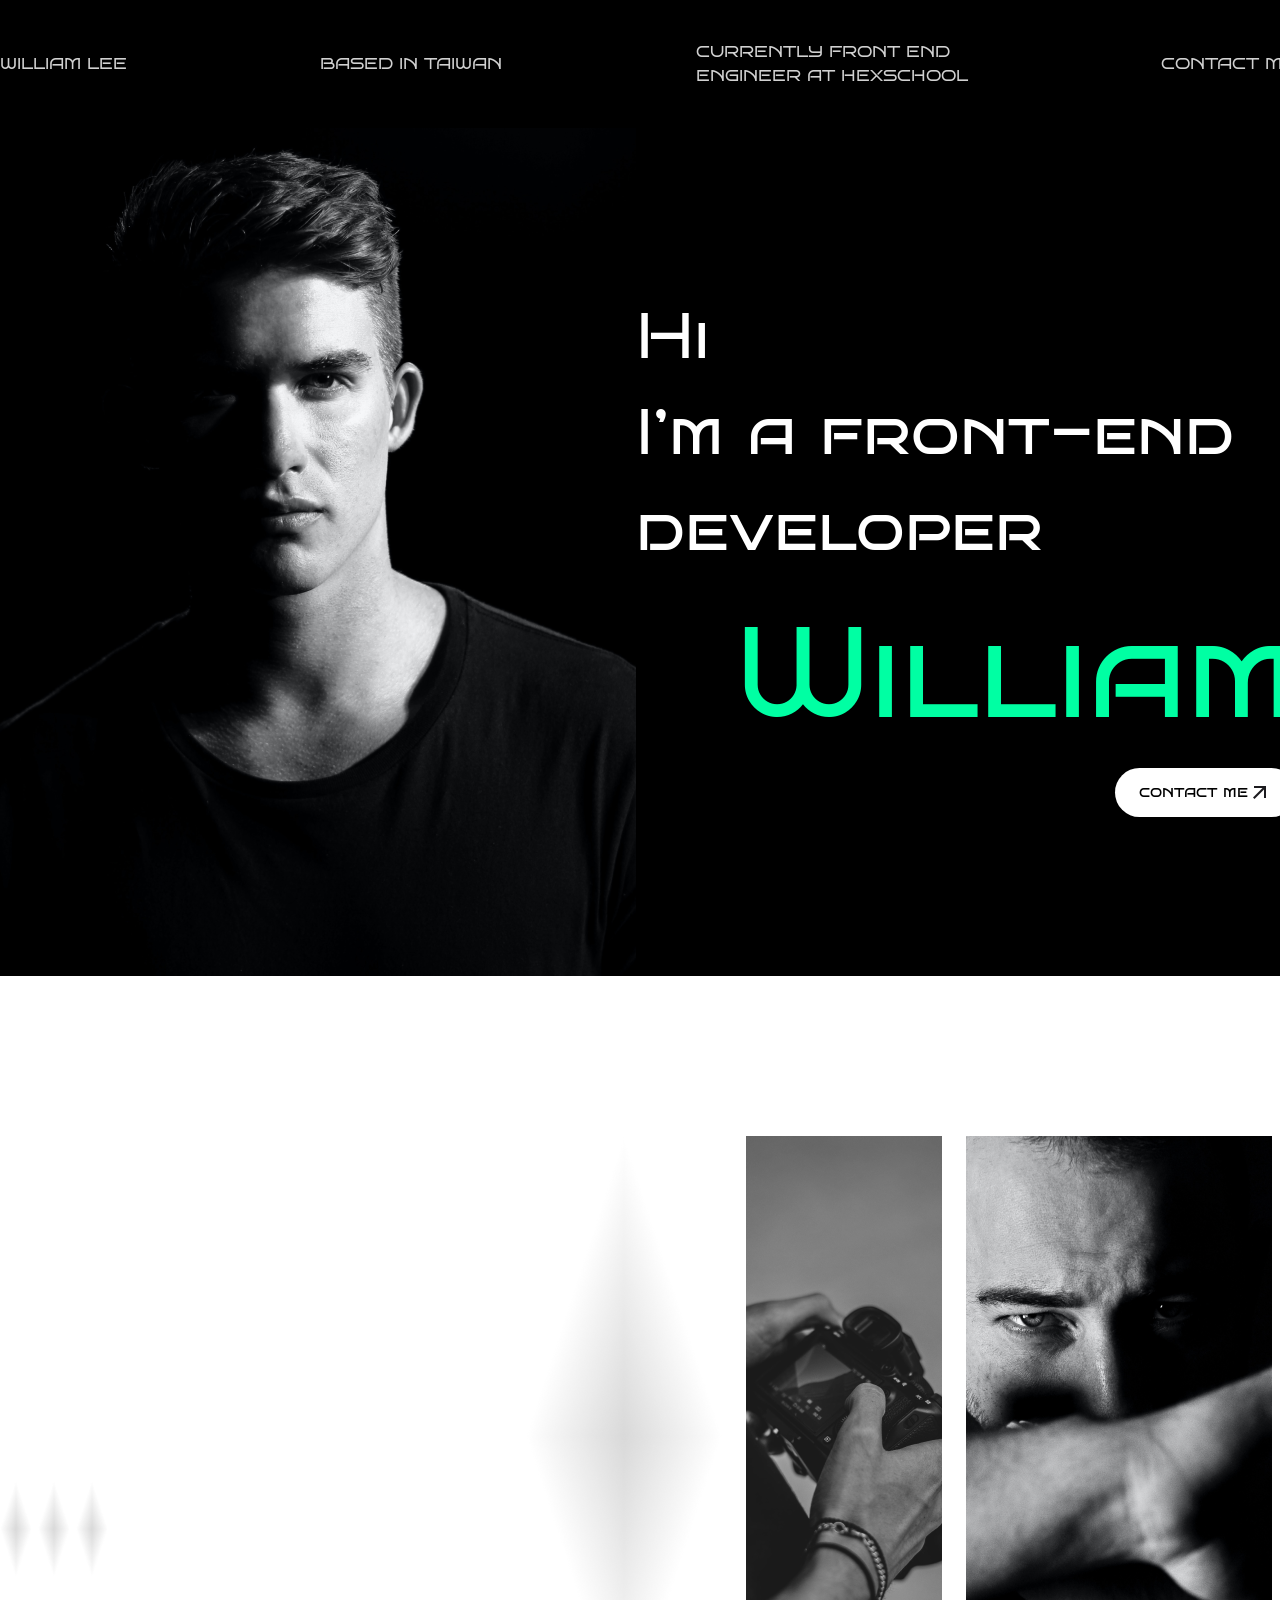
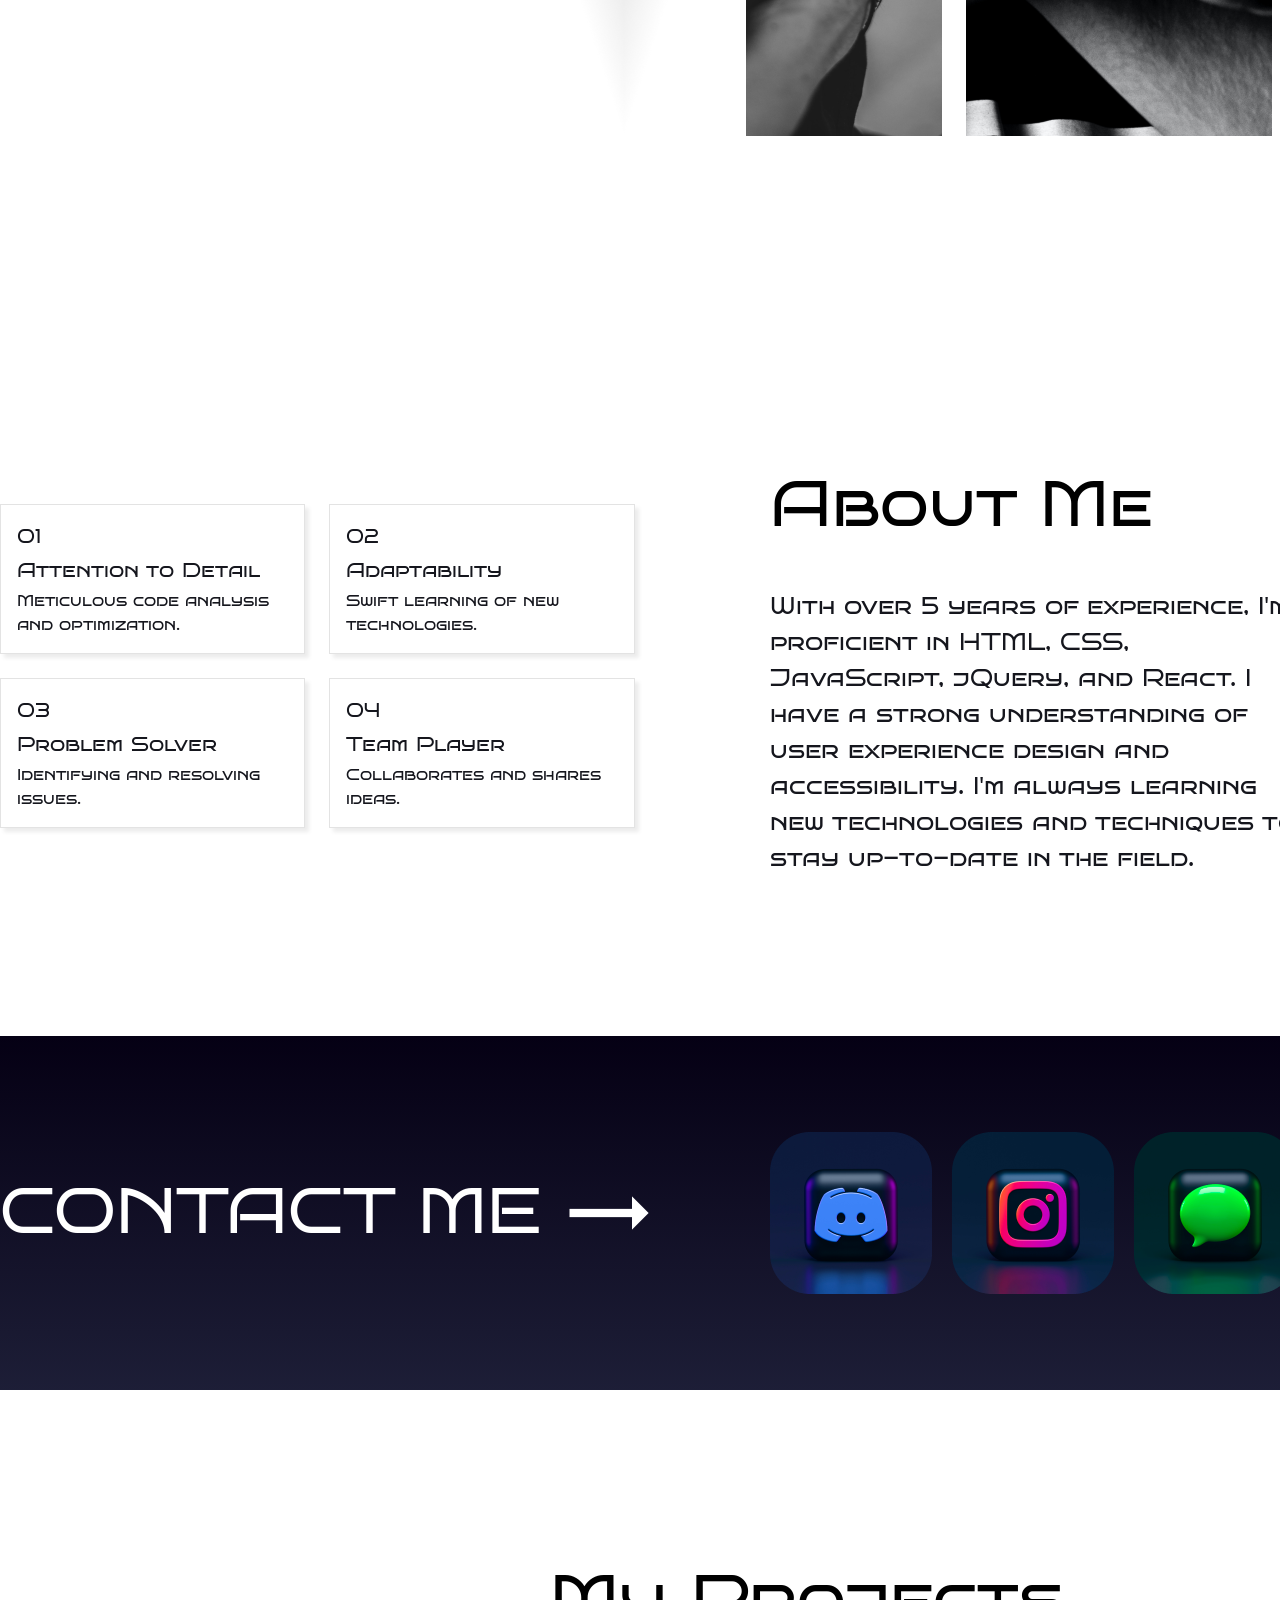
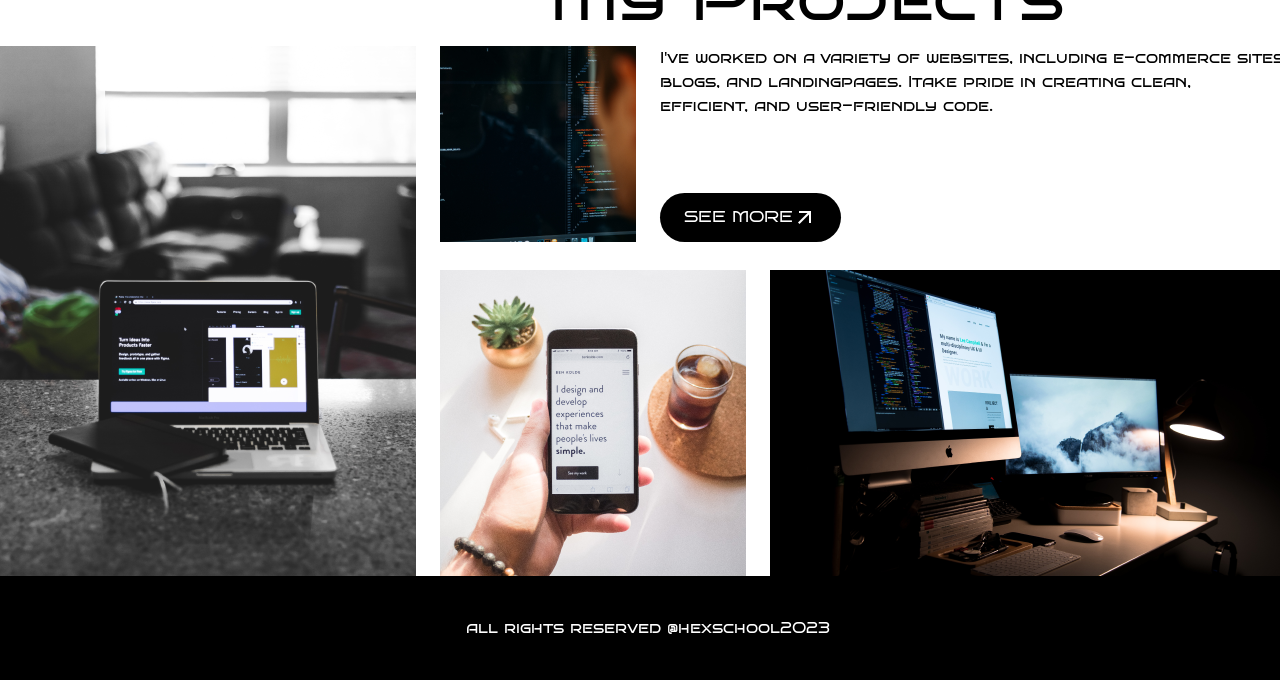
==== index.html @ 02d6a239 "新增環境" ====
<!DOCTYPE html>
<html lang="en">

<head>
    <meta charset="UTF-8">
    <meta name="viewport" content="width=device-width, initial-scale=1.0">
    <title>Document</title>
    <link rel="stylesheet" href="/作業二/all.css">
</head>

<body>
    <!--header-->
    <header class="header">
        <ul class="nav container d-flex">
            <li>
                <a href="#">WILLIAM LEE</a>
            </li>
            <li>
                <a href="#">BASED IN TAIWAN</a>
            </li>
            <li>
                <a href="#">CURRENTLY FRONT END <br>
                    ENGINEER AT HEXSCHOOL</a>
            </li>
            <li>
                <a href="#">CONTACT ME</a>
            </li>
        </ul>
    </header>
    <!--banner-->
    <div class="banner">
        <div class="container d-flex align-items-center">
            <img src="/作業二/imgs/people.png" alt="people" class="mr-3">
            <div class="banner-text">
                <h1 class="h2">Hi <br />
                    I’m a front-end developer
                    <span class="banner-title-strong h1 text-primary">William</span>
                </h1>
                <div class="d-flex justify-content-end">
                    <a href="#" class="btn btn-light">contact me<img src="/作業二/imgs/arrow_outward.png"
                            alt="arrow_outward"></a>
                </div>
            </div>
        </div>
    </div>
    <!--intro-->
    <div class="intro">
        <div class="container d-flex">
            <div class="intro-desc">
                <h2 class="h2 mb-9">Introduction</h2>
                <p class="fs-2 mb-8">Hi, I'm William Lee, a Front-End Developer with a passion for building beautiful
                    and responsive websites that provide an optimal user experience.</p>
                <img src="imgs/sparkle-sm.png" alt="">
                <img src="imgs/sparkle-sm.png" alt="">
                <img src="imgs/sparkle-sm.png" alt="">
            </div>
            <ul class="d-flex">
                <li class="mr-6"><img src="imgs/intro-1.png" alt=""></li>
                <li class="mr-6"><img src="imgs/intro-2.png" alt=""></li>
                <li><img src="imgs/intro-3.png" alt=""></li>
            </ul>
        </div>
    </div>
    <!--about-->
    <div class="about">
        <div class="container d-flex justify-content-between align-items-center">
            <ol class="about-list d-flex">
                <li>
                    <p class="fs-3 mb-0">01</p>
                    <h3 class="fs-3 mb-0">Attention to Detail</h3>
                    <p>Meticulous code analysis and optimization.</p>
                </li>
                <li>
                    <p class="fs-3 mb-0">02</p>
                    <h3 class="fs-3 mb-0">Adaptability</h3>
                    <p>Swift learning of new technologies.</p>
                </li>
                <li>
                    <p class="fs-3 mb-0">03</p>
                    <h3 class="fs-3 mb-0">Problem Solver</h3>
                    <p>Identifying and resolving issues.</p>
                </li>
                <li>
                    <p class="fs-3 mb-0">04</p>
                    <h3 class="fs-3 mb-0">Team Player</h3>
                    <p>Collaborates and shares ideas.</p>
                </li>
            </ol>
            <div class="about-dese">
                <h2 class="h2 mb-9">About Me</h2>
                <p class="fs-2">With over 5 years of experience, I'm proficient in HTML, CSS, JavaScript, jQuery, and
                    React. I have a strong understanding of user experience design and accessibility. I'm always
                    learning new technologies and techniques to stay up-to-date in the field.</p>
            </div>
        </div>
    </div>
    <!--contact-->
    <div class="contact">
        <div class="container d-flex justify-content-between align-items-center">
            <div class="d-flex">
                <h2 class="h2 mr-4">CONTACT ME</h2>
                <img src="imgs/trending_flat_black_24dp 1.png" alt="">
            </div>
            <ul class="social-link d-flex">
                <li class="mr-5"><a href="#"><img src="imgs/discord.png" alt="discord"></a></li>
                <li class="mr-5"><a href="#"><img src="imgs/instagram.png" alt="instagram"></a></li>
                <li><a href="#"><img src="imgs/message.png" alt="message"></a></li>
            </ul>
        </div>
    </div>
    <!--project-->
    <div class="project">
        <div class="container">
            <h2 class="h2 project-title">My Projects</h2>
            <div class="d-flex g-6">
                <img src="imgs/Rectangle 10.png" alt="Rectangle 10">
                <div>
                    <div class="d-flex g-6 mb-7">
                        <img src="imgs/Rectangle 15.png" alt="Rectangle 15">
                        <div class="d-flex flex-column justify-content-between align-items-start">
                            <p>I've worked on a variety of websites, including e-commerce sites, blogs, and landingpages. Itake pride in creating clean,<br> efficient, and user-friendly code.</p>
                            <a href="#" class="btn btn-dark">SEE MORE<img src="imgs/arrow_outward-white.png"
                            alt="arrow_outward-white"></a>
                        </div>
                    </div>
                    <div class="d-flex g-6">
                        <img src="imgs/Rectangle 14.png" alt="Rectangle 14">
                        <img src="imgs/Rectangle 29.png" alt="Rectangle 29">
                    </div>
                </div>
            </div>
        </div>
    </div>
    <!--footer-->
    <div class="footer">
        <div class="container">
            <h3><a href="#">all rights reserved @hexschool2023</a></h3>
        </div>
    </div>
</body>
</html>
---- 作業二/all.css ----
/* http://meyerweb.com/eric/tools/css/reset/ 
   v2.0 | 20110126
   License: none (public domain)
*/

@import url('https://fonts.googleapis.com/css2?family=Bruno+Ace+SC&display=swap');


html, body, div, span, applet, object, iframe,
h1, h2, h3, h4, h5, h6, p, blockquote, pre,
a, abbr, acronym, address, big, cite, code,
del, dfn, em, img, ins, kbd, q, s, samp,
small, strike, strong, sub, sup, tt, var,
b, u, i, center,
dl, dt, dd, ol, ul, li,
fieldset, form, label, legend,
table, caption, tbody, tfoot, thead, tr, th, td,
article, aside, canvas, details, embed, 
figure, figcaption, footer, header, hgroup, 
menu, nav, output, ruby, section, summary,
time, mark, audio, video {
	margin: 0;
	padding: 0;
	border: 0;
	font-size: 100%;
	font: inherit;
	vertical-align: baseline;
}
/* HTML5 display-role reset for older browsers */
article, aside, details, figcaption, figure, 
footer, header, hgroup, menu, nav, section {
	display: block;
}
body {
	line-height: 1;
}
ol, ul {
	list-style: none;
}
blockquote, q {
	quotes: none;
}
blockquote:before, blockquote:after,
q:before, q:after {
	content: '';
	content: none;
}
table {
	border-collapse: collapse;
	border-spacing: 0;
}

*,*::before,*::after{
    box-sizing: border-box;
}

a{
    text-decoration: none;
    display: inline-block;
    color: inherit;
}
img{
    max-width: 100%;
    height: auto;
    vertical-align: middle;
}

body{
    font-family: "Bruno Ace SC", sans-serif;
    line-height: 1.5;
}
.h1{
    font-size: 128px;
}
.h2{
    font-size: 64px;
}
.fs-1{
    font-size: 32px;
}
.fs-2{
    font-size: 24px;
}
.fs-3{
    font-size: 20px;
}
.d-flex{
    display: flex;
}
.flex-column{
    flex-direction: column;
}
.justify-content-end{
    justify-content: flex-end;
}
.justify-content-between{
    justify-content: space-between;
}
.align-items-start{
    align-items: start;
}
.align-items-center{
    align-items: center;
}
.mr-4{
    margin-right: 16px;
}
.mr-5{
    margin-right: 20px;
}
.mr-6{
    margin-right: 24px;
}
.mb-0{
    margin-bottom: 4px;
}
.mb-7{
    margin-bottom: 28px;
}
.mb-8{
    margin-bottom: 32px;
}
.mb-9{
    margin-bottom: 36px;
}
.g-6{
    gap: 24px;
}
.g-7{
    gap: 28px;
}
.text-primary{
    color: #00FFA3;
}
.banner-title-strong{
    display: block;
    text-align: right;
}
.btn{
    padding: 12px 24px;
    border-radius: 32px;
}
.btn-light{
    background: #fff;
    color: #000;
}
.btn-dark{
    background: #000;
    color: #fff;
}
/* 內容 */
.header{
    background: #000;
    color: #D1D1D1;
    padding: 40px 0;
}

.container{
    width: 1296px;
    margin: 0 auto;
}
.nav{
    justify-content: space-between;
    align-items: center;
}
.banner{
    background: #000;
    color: #fff;
}
.intro{
    background-image: url(../作業二/imgs/background-img.png);
    background-repeat: no-repeat;
    background-size: cover;
    color: #fff;
    padding: 160px 0;
}
.intro-desc{
    width: 526px;
}
.about{
    padding: 160px 0;
}
.about-list{
    width: 636px;
    flex-wrap: wrap;
    gap: 24px;
}
.about-dese{
    width: 526px;
}
.about-dese p{
    color: #15161D;
}
.about-list li{
    width: 48%;
    color: #15161D;
    border: 1px solid #E3E3E3;
    box-shadow: 4px 4px 4px 0 rgba(0, 0, 0, 0.08);
    padding: 16px;
}
.contact{
    background: linear-gradient(rgba(5, 0, 20, 1),rgba(1, 2, 30, 0.89));
    color: #fff;
    padding: 96px 0;
}
.social-link li a{
    border-radius: 40px;
}
.social-link a:hover{
    box-shadow: 0px 0px 16px 3px rgba(144, 148, 255, 0.9); 
    transition: 1s;  
}
.project{
    margin-top: 160px;
}
.project-title{
    width: 746px;
    margin-left: auto;
}
.footer{
    background: rgba(0, 0, 0, 1);
    color: #fff;
    text-align: center;
    padding: 40px 0;
}
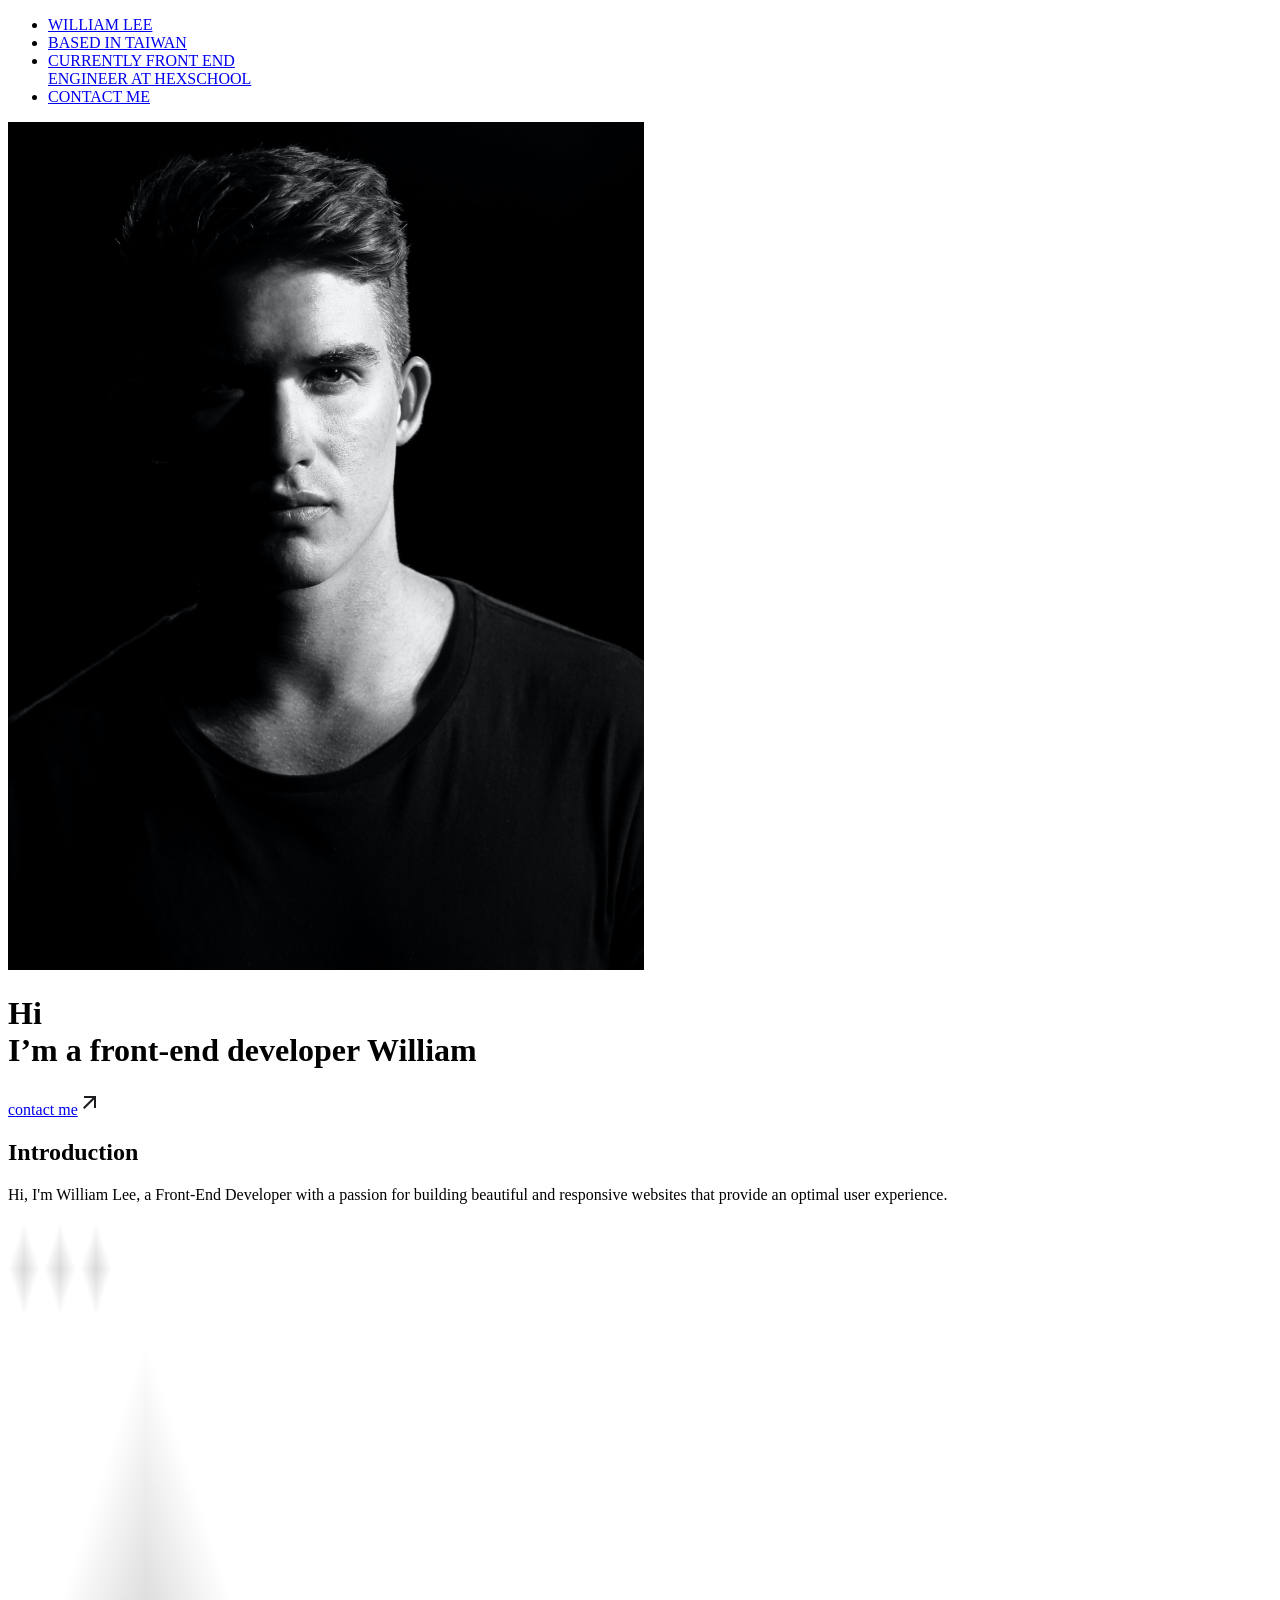
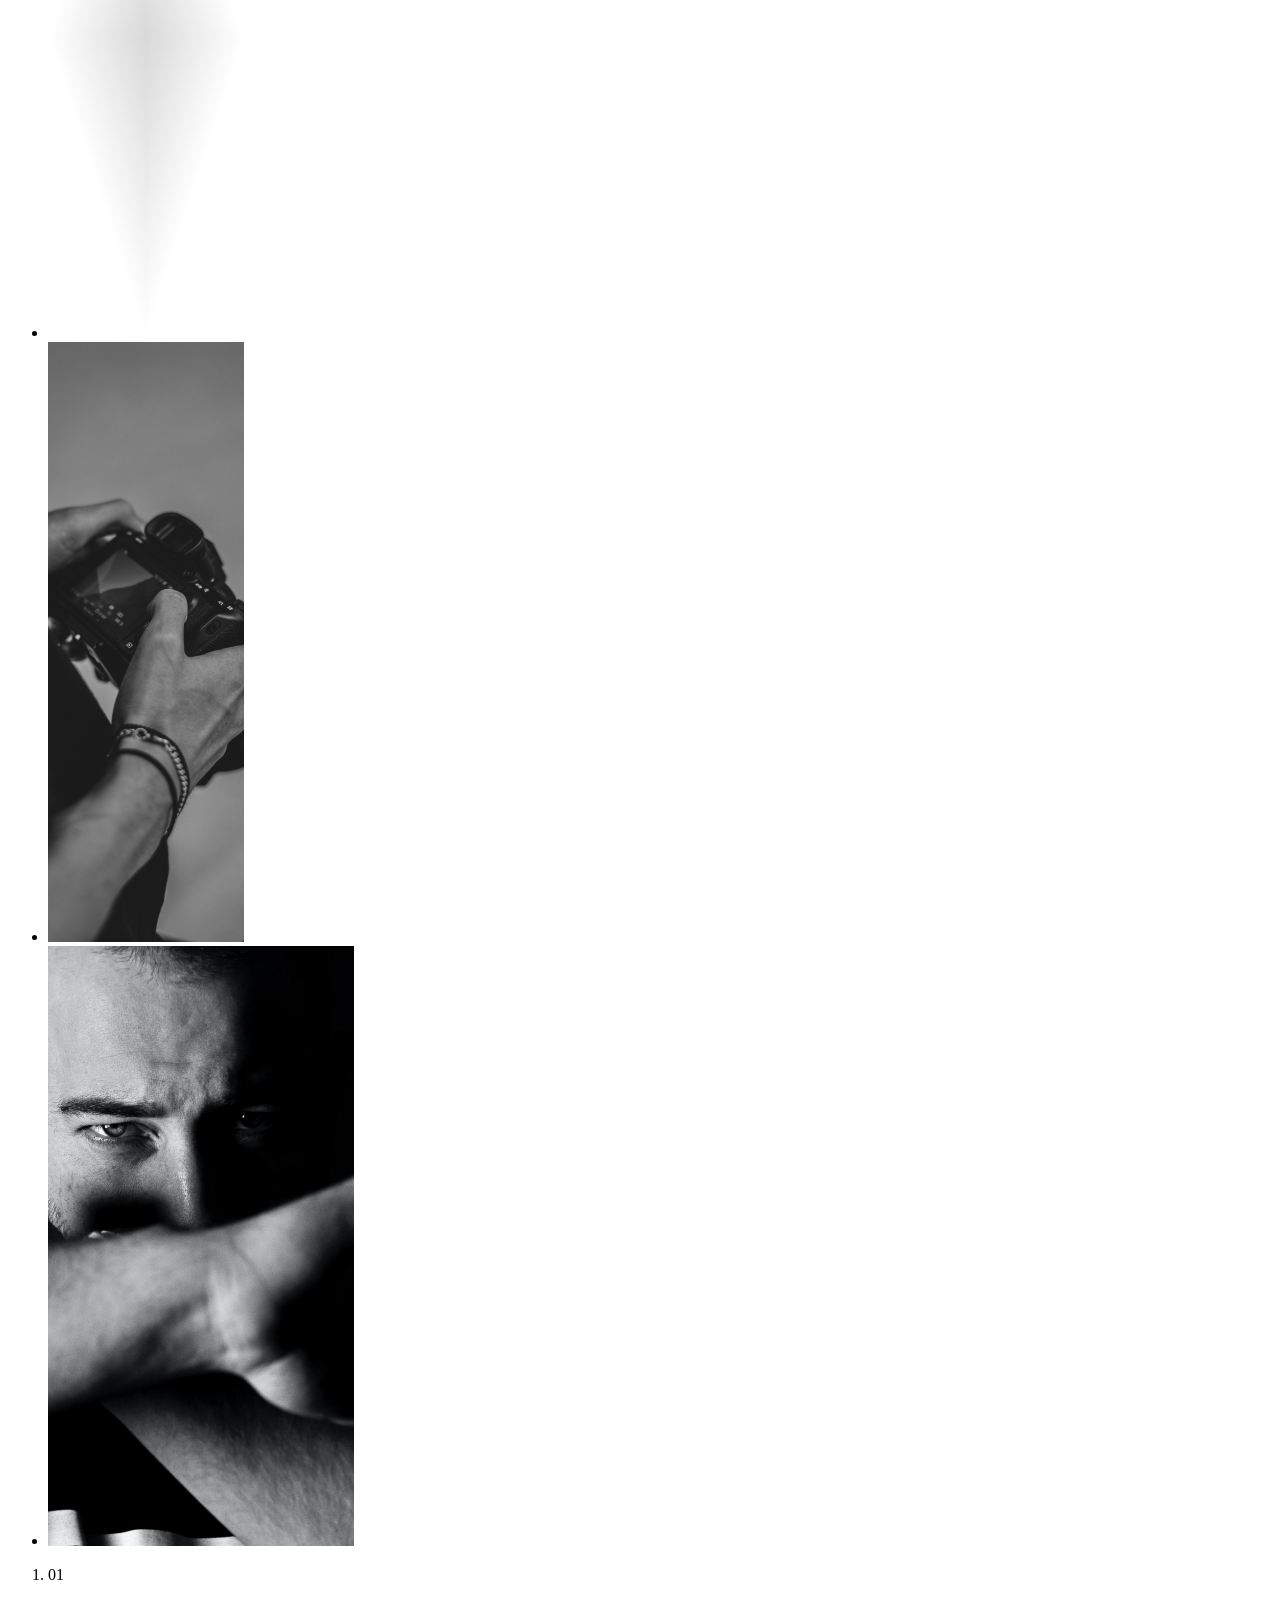
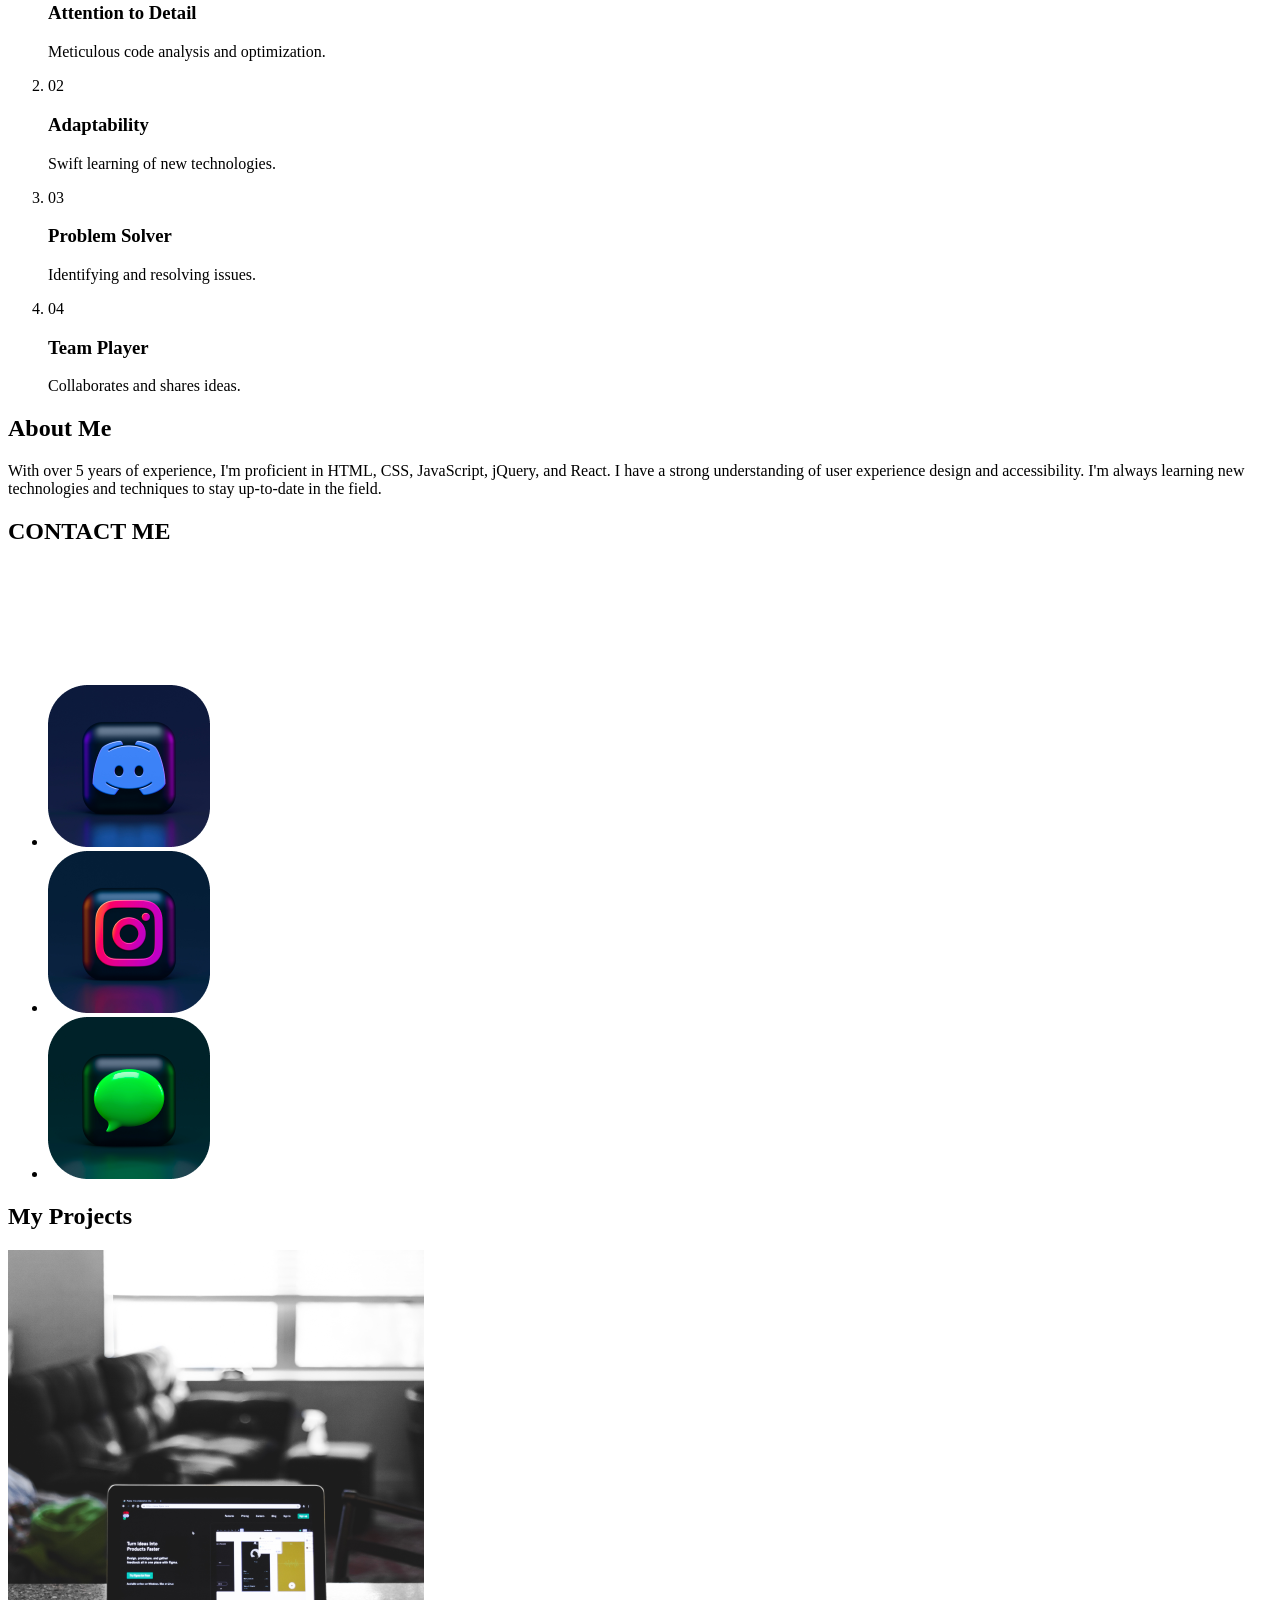
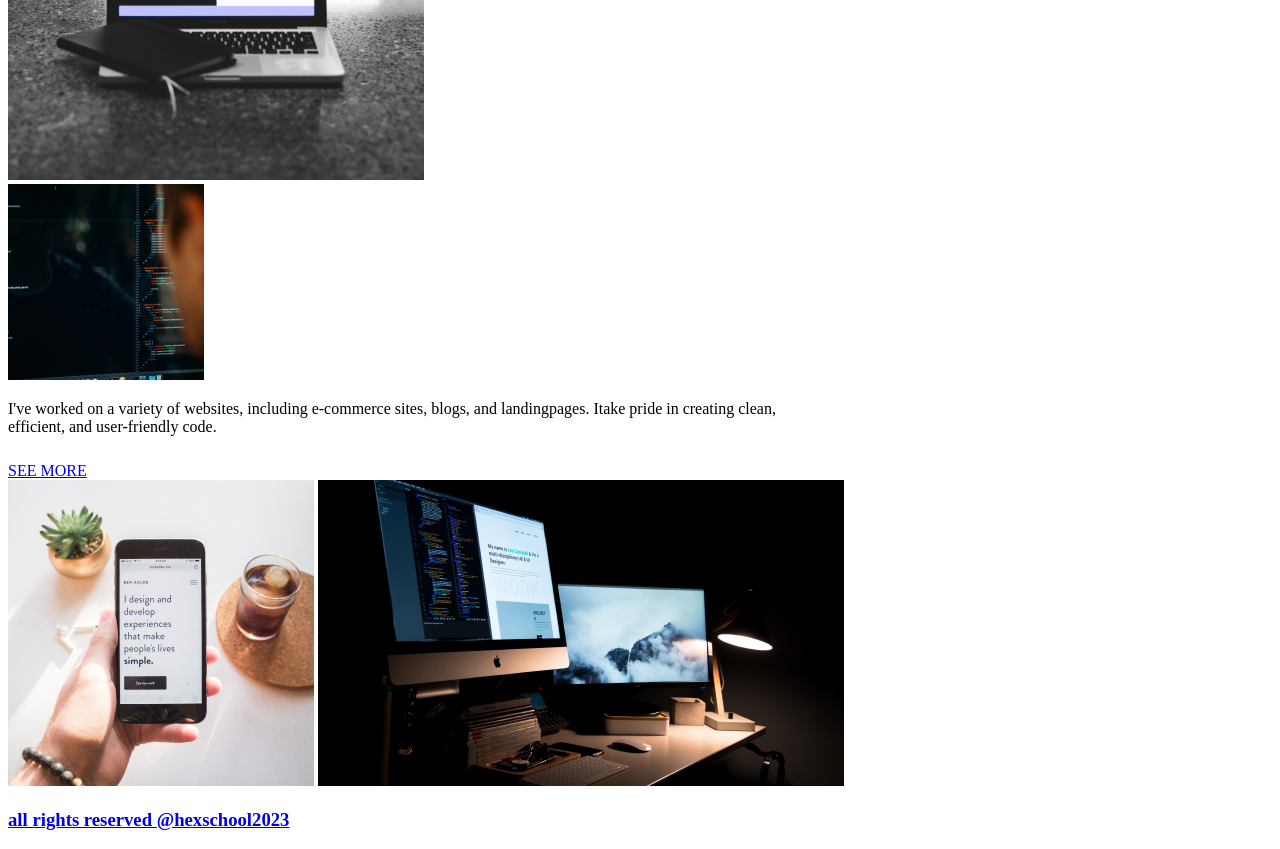
==== commit 7190bfee: "新增" ====
--- a/index.html
+++ b/index.html
@@ -5,7 +5,7 @@
     <meta charset="UTF-8">
     <meta name="viewport" content="width=device-width, initial-scale=1.0">
     <title>Document</title>
-    <link rel="stylesheet" href="/作業二/all.css">
+    <link rel="stylesheet" href="/week2-personal-website-hw/all.css">
 </head>
 
 <body>
@@ -30,14 +30,14 @@
     <!--banner-->
     <div class="banner">
         <div class="container d-flex align-items-center">
-            <img src="/作業二/imgs/people.png" alt="people" class="mr-3">
+            <img src="imgs/people.png" alt="people" class="mr-3">
             <div class="banner-text">
                 <h1 class="h2">Hi <br />
                     I’m a front-end developer
                     <span class="banner-title-strong h1 text-primary">William</span>
                 </h1>
                 <div class="d-flex justify-content-end">
-                    <a href="#" class="btn btn-light">contact me<img src="/作業二/imgs/arrow_outward.png"
+                    <a href="#" class="btn btn-light">contact me<img src="imgs/arrow_outward.png"
                             alt="arrow_outward"></a>
                 </div>
             </div>
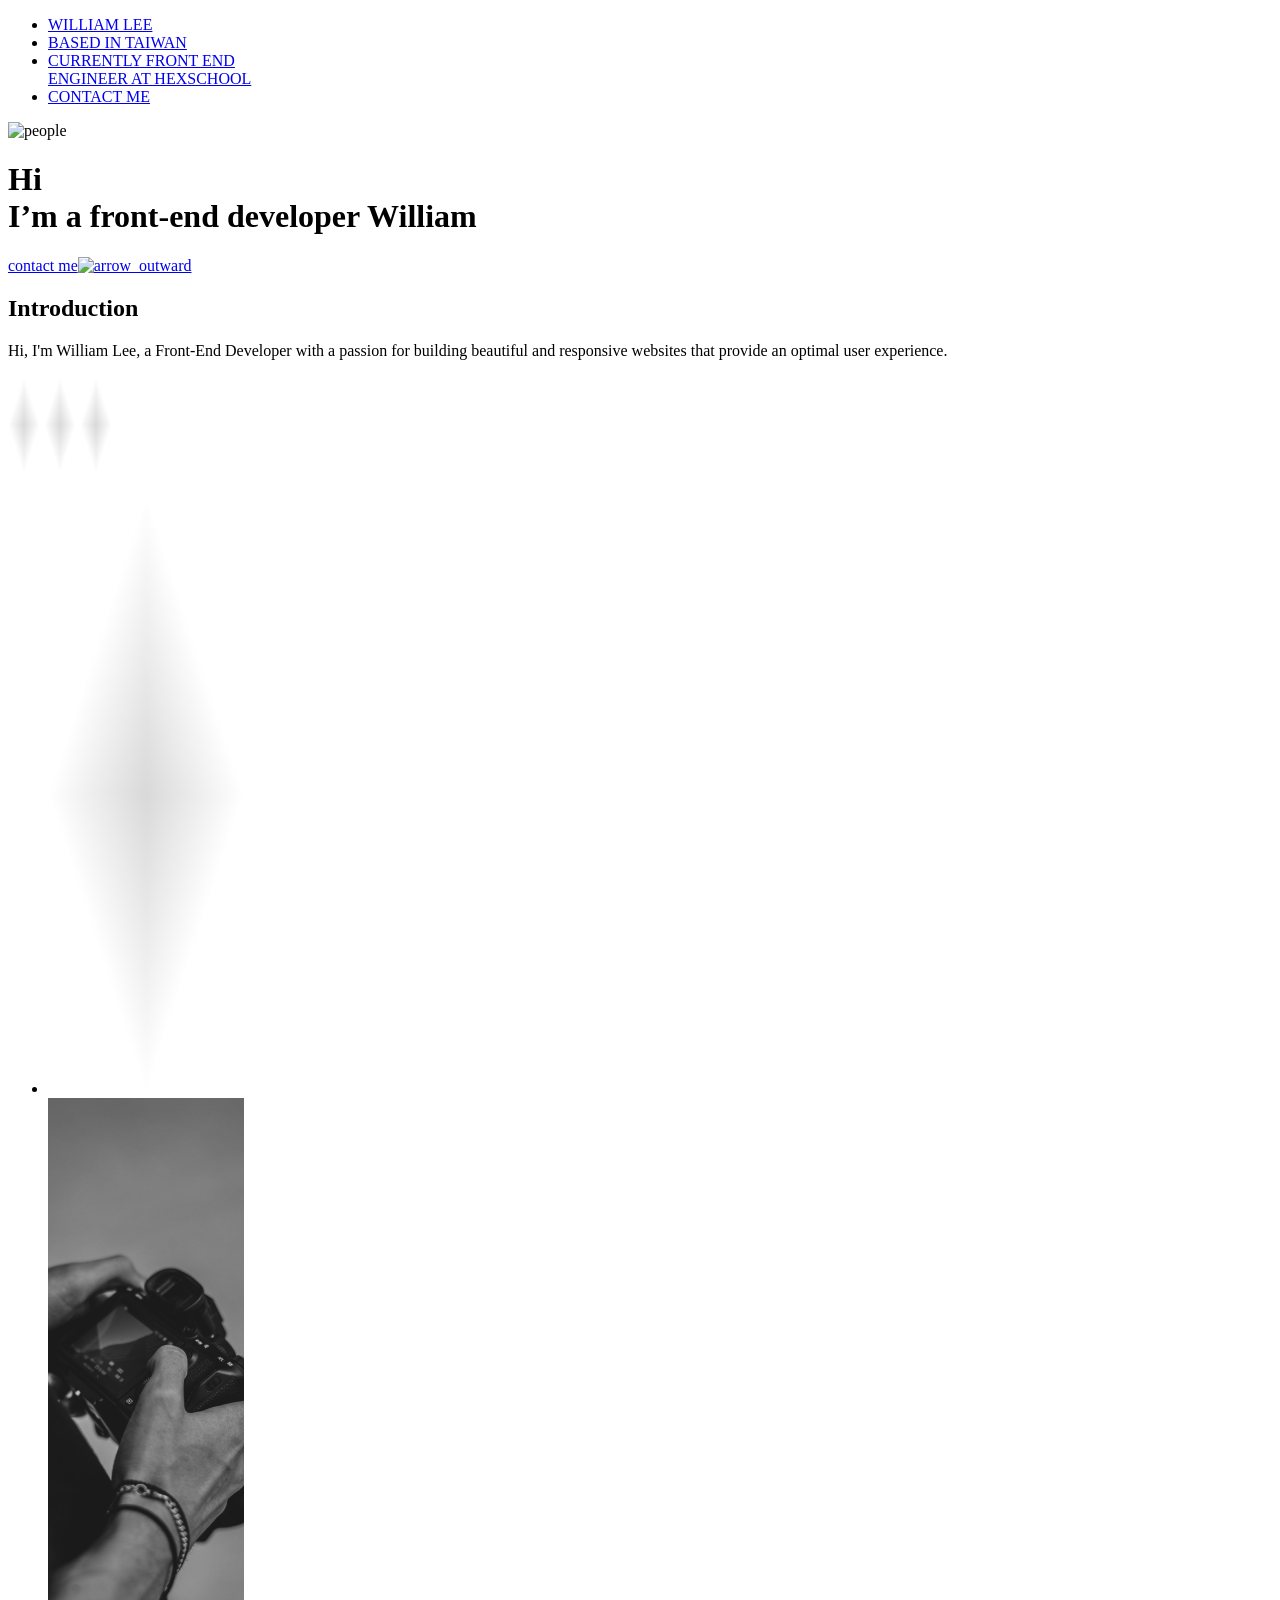
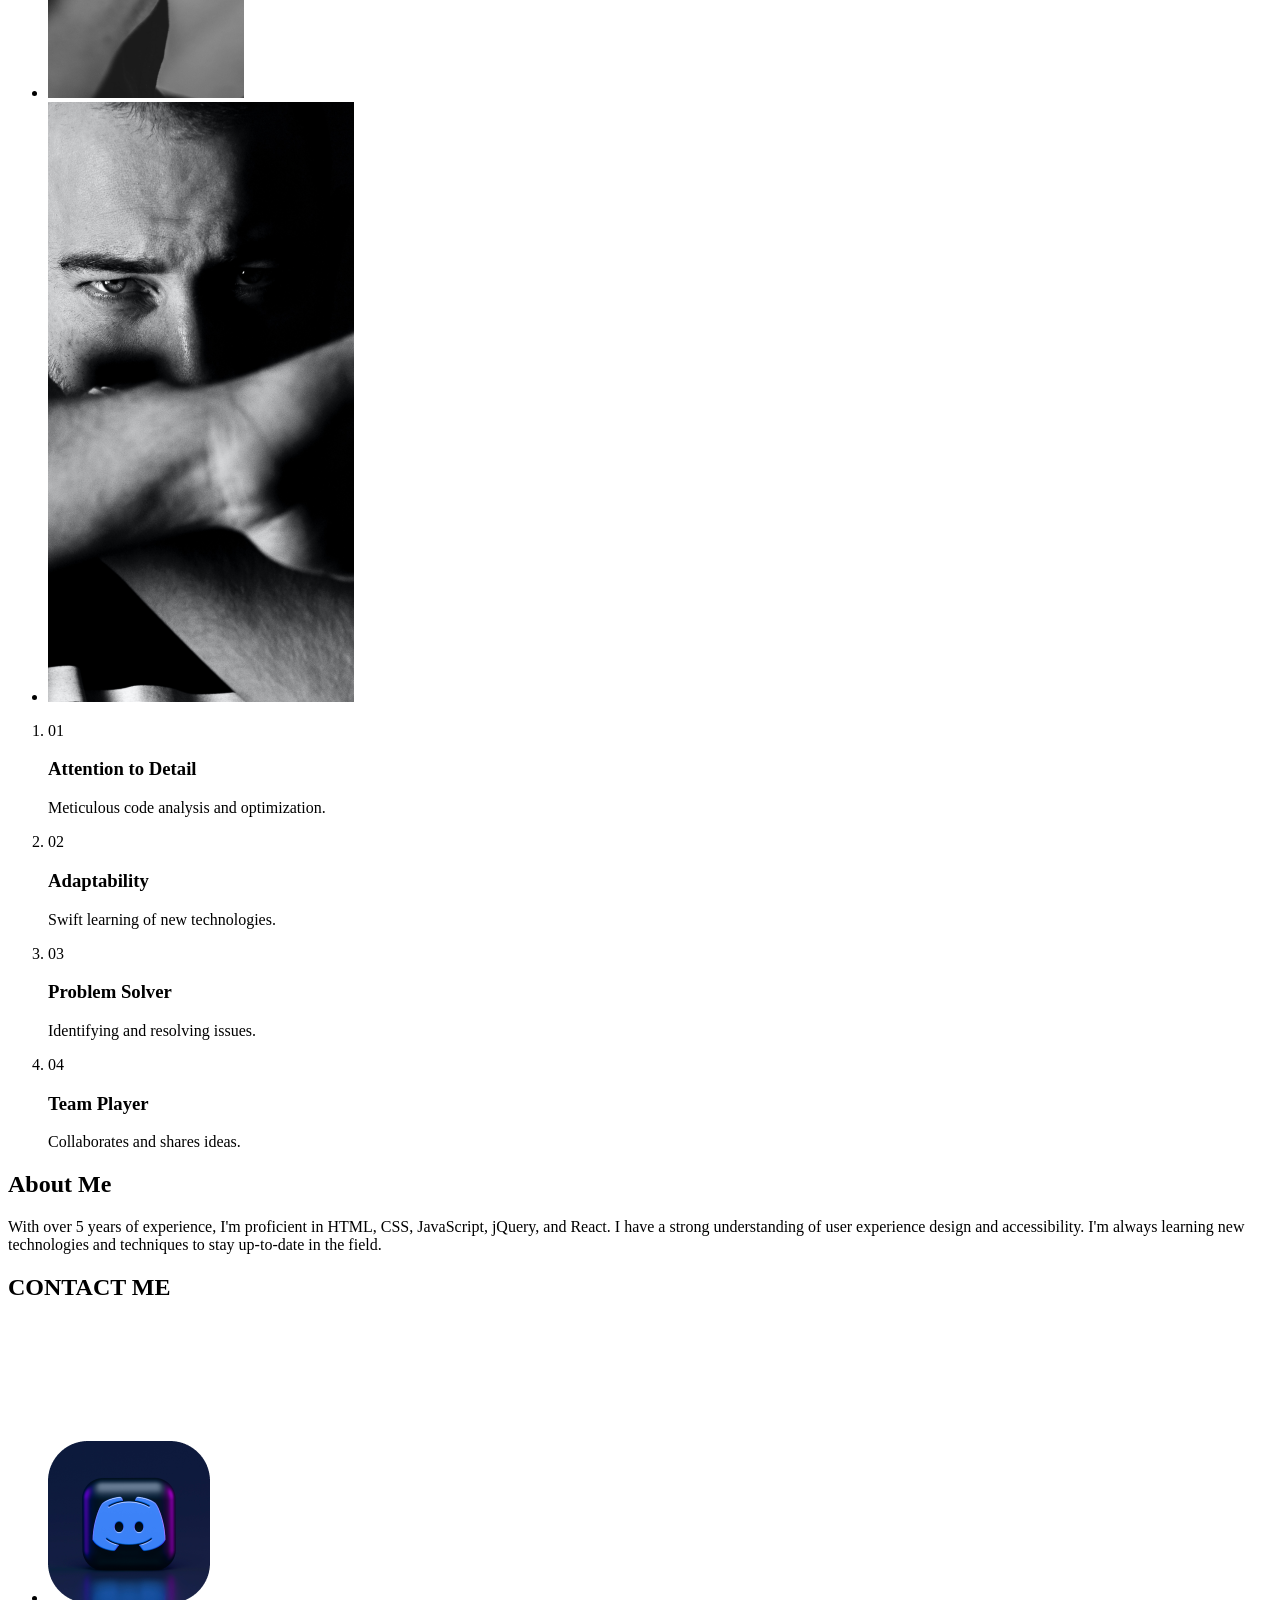
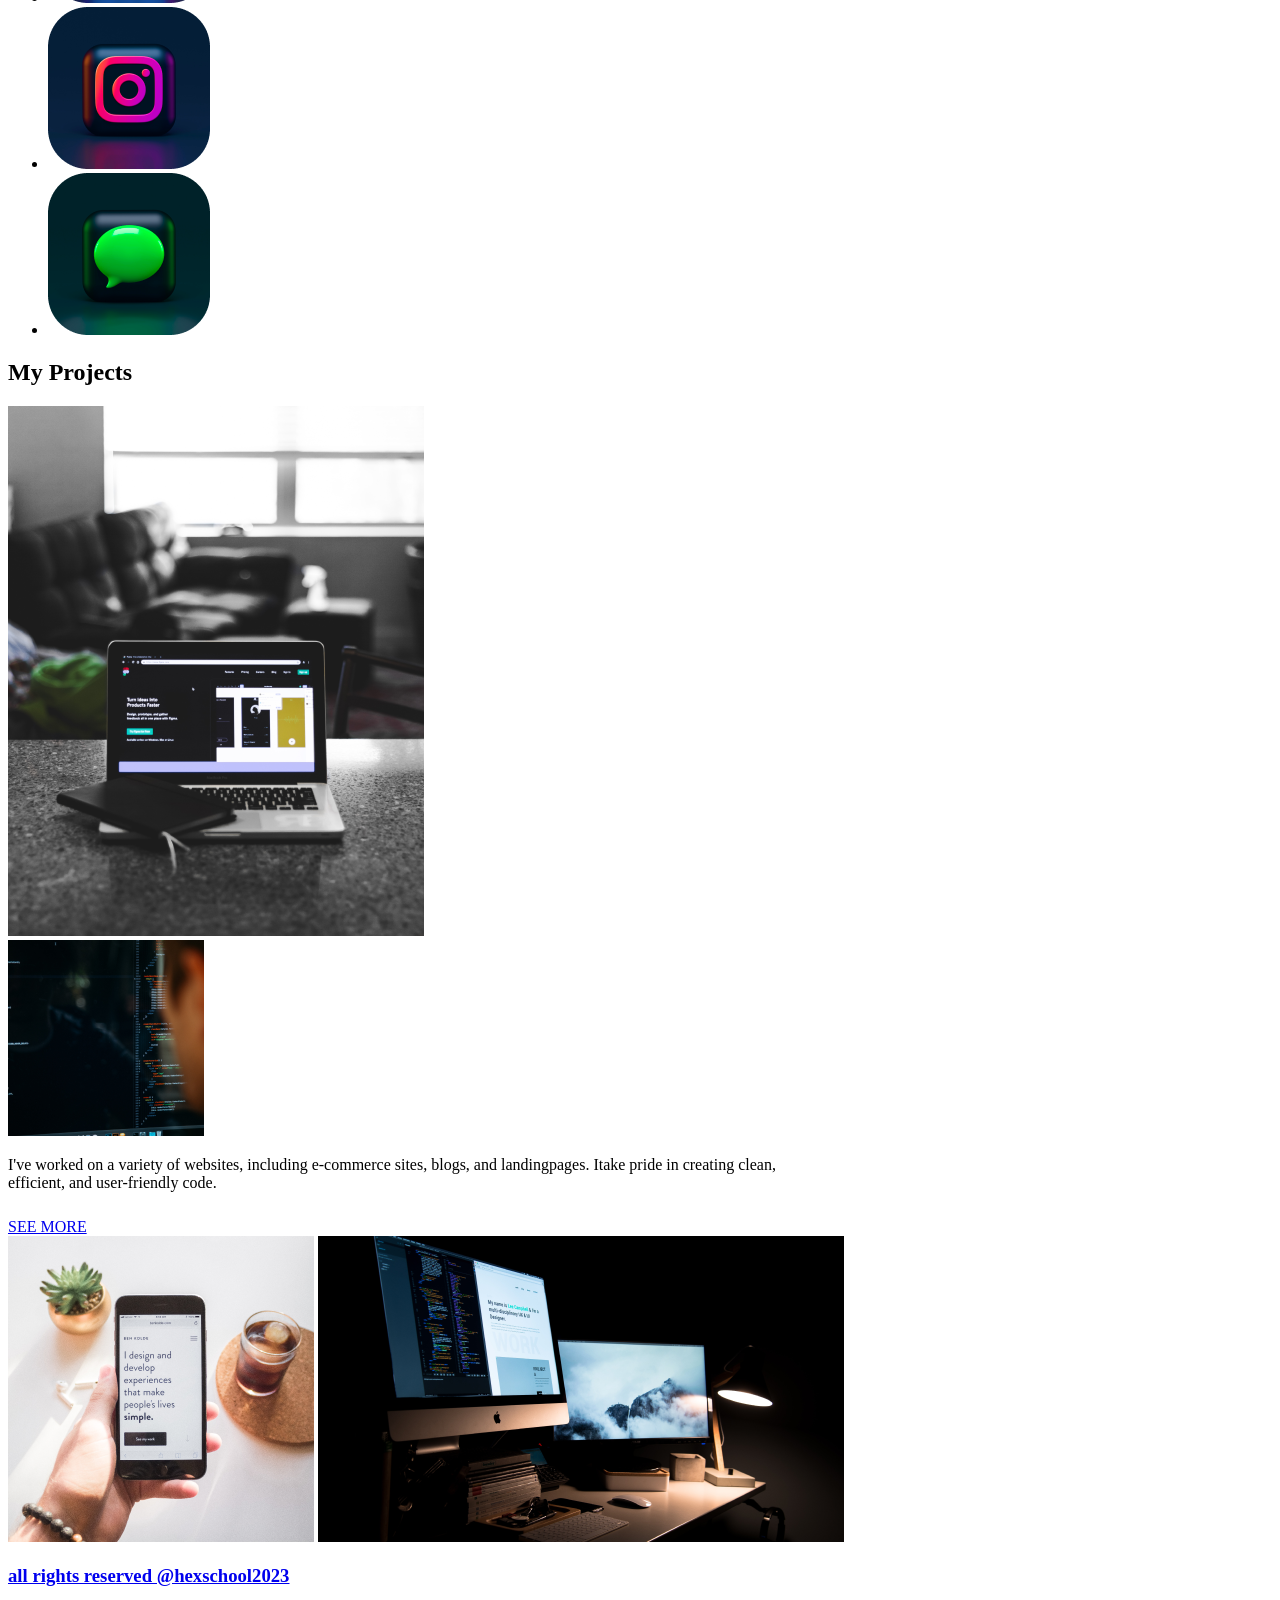
==== commit 54183568: "新增" ====
--- a/index.html
+++ b/index.html
@@ -30,14 +30,14 @@
     <!--banner-->
     <div class="banner">
         <div class="container d-flex align-items-center">
-            <img src="imgs/people.png" alt="people" class="mr-3">
+            <img src="/week2-personal-website-hw/imgs/people.png" alt="people" class="mr-3">
             <div class="banner-text">
                 <h1 class="h2">Hi <br />
                     I’m a front-end developer
                     <span class="banner-title-strong h1 text-primary">William</span>
                 </h1>
                 <div class="d-flex justify-content-end">
-                    <a href="#" class="btn btn-light">contact me<img src="imgs/arrow_outward.png"
+                    <a href="#" class="btn btn-light">contact me<img src="/week2-personal-website-hw/imgs/arrow_outward.png"
                             alt="arrow_outward"></a>
                 </div>
             </div>
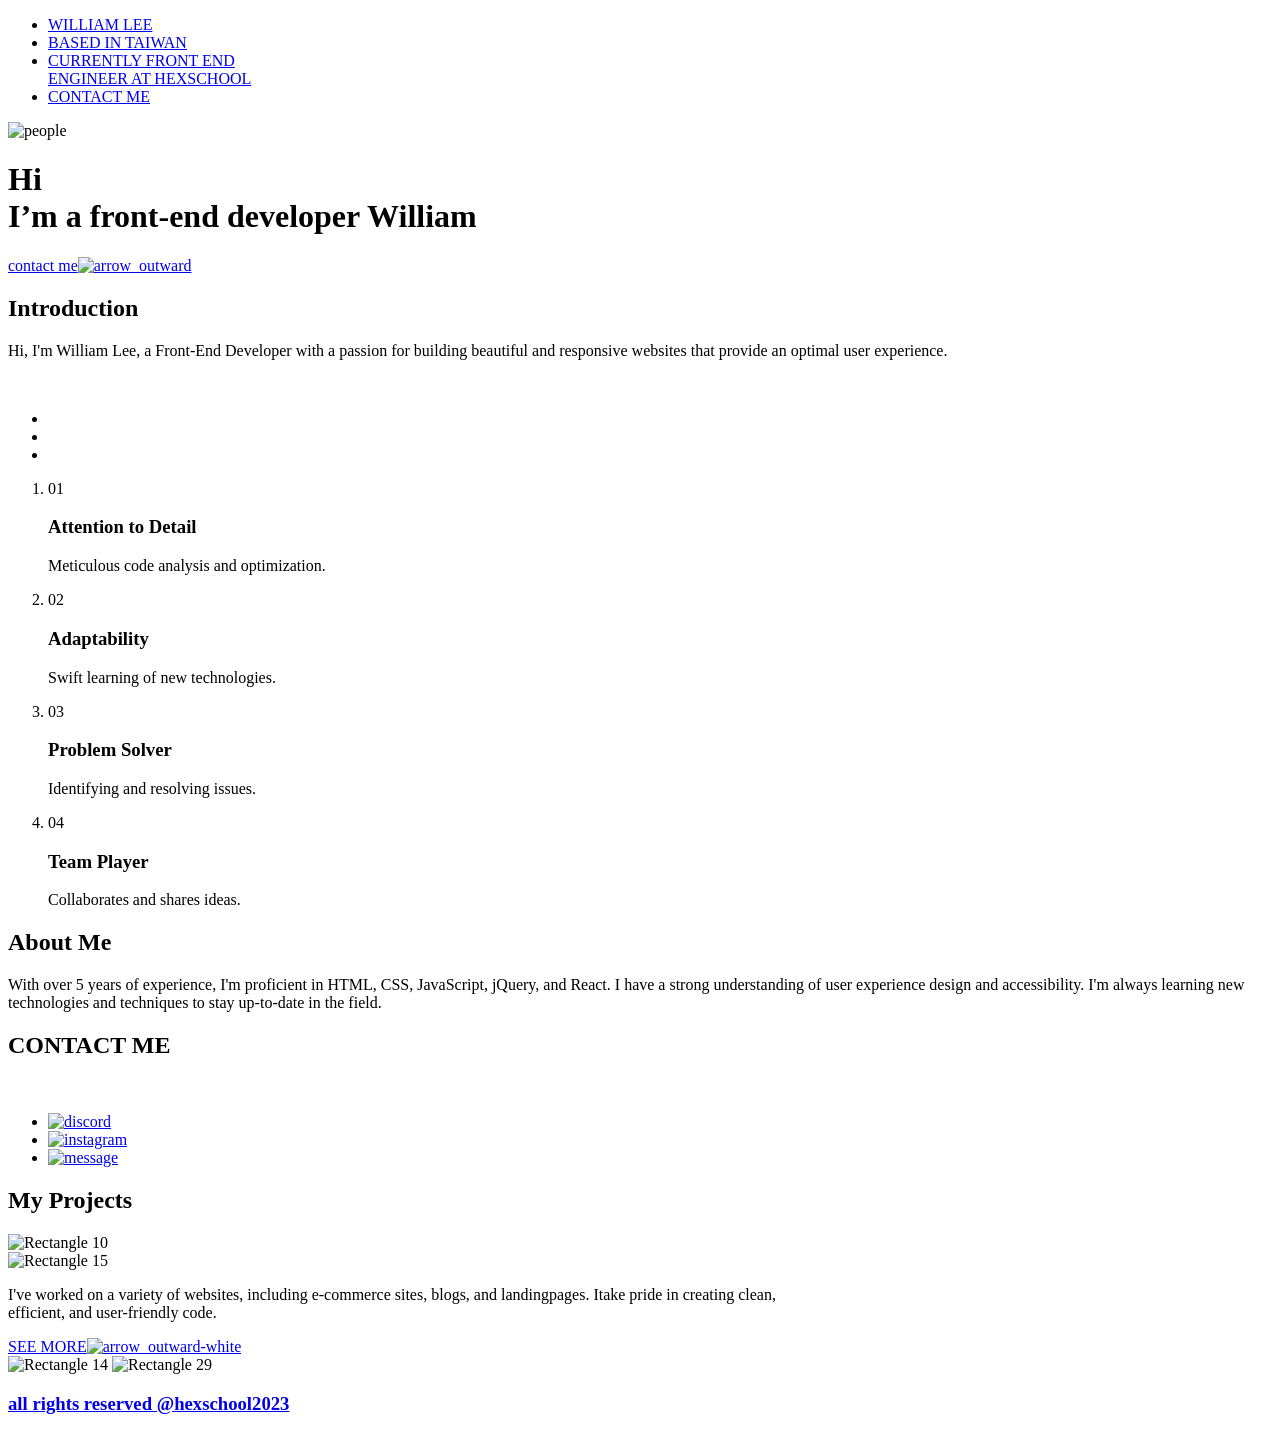
==== commit 246eb396: "Update index.html" ====
--- a/index.html
+++ b/index.html
@@ -50,14 +50,14 @@
                 <h2 class="h2 mb-9">Introduction</h2>
                 <p class="fs-2 mb-8">Hi, I'm William Lee, a Front-End Developer with a passion for building beautiful
                     and responsive websites that provide an optimal user experience.</p>
-                <img src="imgs/sparkle-sm.png" alt="">
-                <img src="imgs/sparkle-sm.png" alt="">
-                <img src="imgs/sparkle-sm.png" alt="">
+                <img src="/week2-personal-website-hw/imgs/sparkle-sm.png" alt="">
+                <img src="/week2-personal-website-hw/imgs/sparkle-sm.png" alt="">
+                <img src="/week2-personal-website-hw/imgs/sparkle-sm.png" alt="">
             </div>
             <ul class="d-flex">
-                <li class="mr-6"><img src="imgs/intro-1.png" alt=""></li>
-                <li class="mr-6"><img src="imgs/intro-2.png" alt=""></li>
-                <li><img src="imgs/intro-3.png" alt=""></li>
+                <li class="mr-6"><img src="/week2-personal-website-hw/imgs/intro-1.png" alt=""></li>
+                <li class="mr-6"><img src="/week2-personal-website-hw/imgs/intro-2.png" alt=""></li>
+                <li><img src="/week2-personal-website-hw/imgs/intro-3.png" alt=""></li>
             </ul>
         </div>
     </div>
@@ -99,12 +99,12 @@
         <div class="container d-flex justify-content-between align-items-center">
             <div class="d-flex">
                 <h2 class="h2 mr-4">CONTACT ME</h2>
-                <img src="imgs/trending_flat_black_24dp 1.png" alt="">
+                <img src="/week2-personal-website-hw/imgs/trending_flat_black_24dp 1.png" alt="">
             </div>
             <ul class="social-link d-flex">
-                <li class="mr-5"><a href="#"><img src="imgs/discord.png" alt="discord"></a></li>
-                <li class="mr-5"><a href="#"><img src="imgs/instagram.png" alt="instagram"></a></li>
-                <li><a href="#"><img src="imgs/message.png" alt="message"></a></li>
+                <li class="mr-5"><a href="#"><img src="/week2-personal-website-hw/imgs/discord.png" alt="discord"></a></li>
+                <li class="mr-5"><a href="#"><img src="/week2-personal-website-hw/imgs/instagram.png" alt="instagram"></a></li>
+                <li><a href="#"><img src="/week2-personal-website-hw/imgs/message.png" alt="message"></a></li>
             </ul>
         </div>
     </div>
@@ -113,19 +113,19 @@
         <div class="container">
             <h2 class="h2 project-title">My Projects</h2>
             <div class="d-flex g-6">
-                <img src="imgs/Rectangle 10.png" alt="Rectangle 10">
+                <img src="/week2-personal-website-hw/imgs/Rectangle 10.png" alt="Rectangle 10">
                 <div>
                     <div class="d-flex g-6 mb-7">
-                        <img src="imgs/Rectangle 15.png" alt="Rectangle 15">
+                        <img src="/week2-personal-website-hw/imgs/Rectangle 15.png" alt="Rectangle 15">
                         <div class="d-flex flex-column justify-content-between align-items-start">
                             <p>I've worked on a variety of websites, including e-commerce sites, blogs, and landingpages. Itake pride in creating clean,<br> efficient, and user-friendly code.</p>
-                            <a href="#" class="btn btn-dark">SEE MORE<img src="imgs/arrow_outward-white.png"
+                            <a href="#" class="btn btn-dark">SEE MORE<img src="/week2-personal-website-hw/imgs/arrow_outward-white.png"
                             alt="arrow_outward-white"></a>
                         </div>
                     </div>
                     <div class="d-flex g-6">
-                        <img src="imgs/Rectangle 14.png" alt="Rectangle 14">
-                        <img src="imgs/Rectangle 29.png" alt="Rectangle 29">
+                        <img src="/week2-personal-website-hw/imgs/Rectangle 14.png" alt="Rectangle 14">
+                        <img src="/week2-personal-website-hw/imgs/Rectangle 29.png" alt="Rectangle 29">
                     </div>
                 </div>
             </div>
